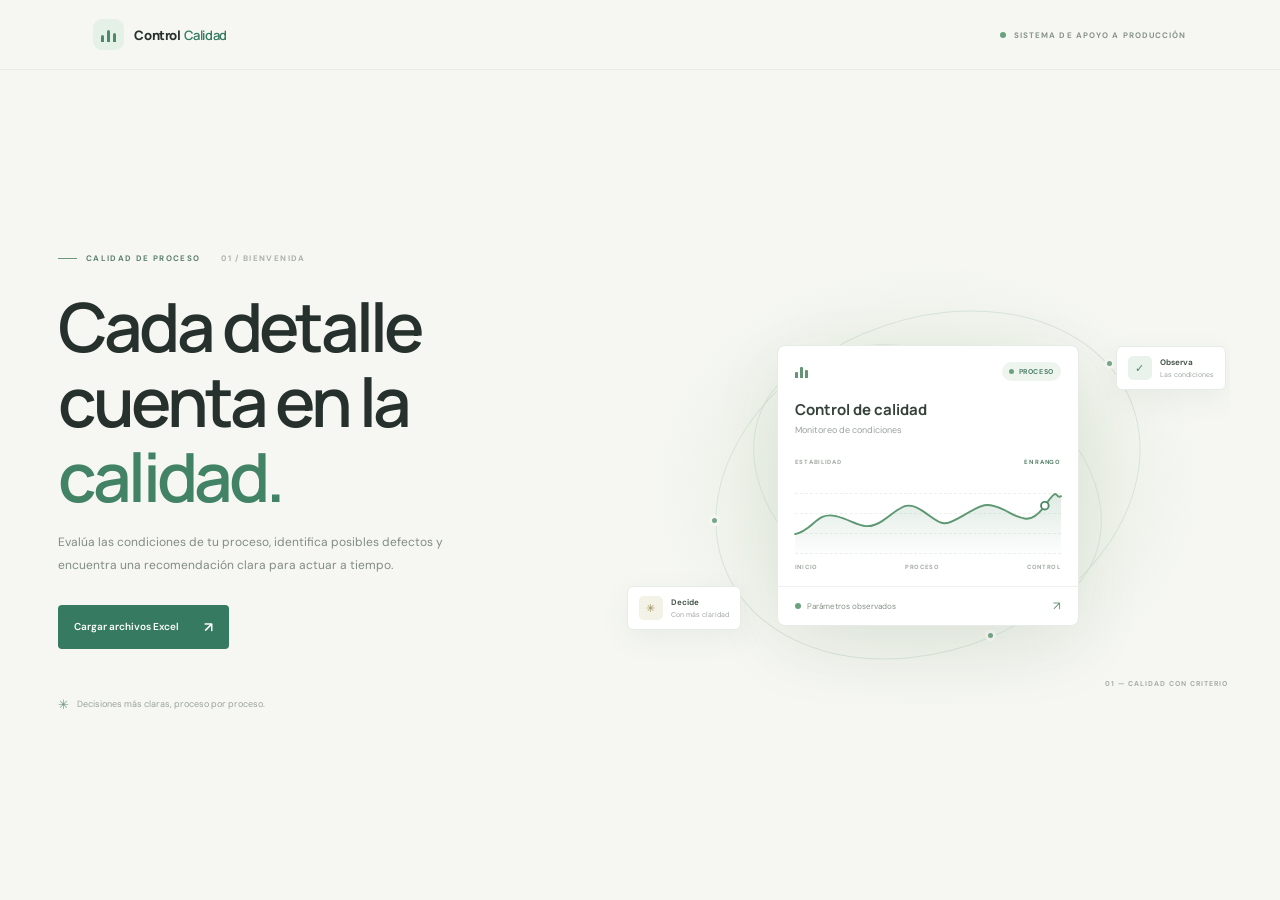
==== index.html @ 7b133712 "Initial Control de Calidad project" ====
<!doctype html>
<html lang="es">
  <head>
    <meta charset="UTF-8" />
    <meta name="viewport" content="width=device-width, initial-scale=1.0" />
    <meta name="theme-color" content="#f6f7f3" />
    <title>Control de Calidad | Bienvenida</title>
    <link rel="preconnect" href="https://fonts.googleapis.com" />
    <link rel="preconnect" href="https://fonts.gstatic.com" crossorigin />
    <link href="https://fonts.googleapis.com/css2?family=DM+Sans:wght@400;500;600;700&family=Manrope:wght@400;500;600;700;800&display=swap" rel="stylesheet" />
    <link rel="stylesheet" href="styles.css" />
  </head>
  <body>
    <header class="topbar">
      <a class="brand" href="#inicio" aria-label="Control de Calidad, inicio">
        <span class="brand-mark" aria-hidden="true"><i></i><i></i><i></i></span>
        <span class="brand-name">Control<span>Calidad</span></span>
      </a>
      <div class="topbar-note"><span class="status-dot"></span> SISTEMA DE APOYO A PRODUCCIÓN</div>
    </header>

    <main id="inicio">
      <section class="hero" aria-labelledby="welcome-title">
        <div class="hero-copy">
          <div class="eyebrow"><span></span> CALIDAD DE PROCESO <span class="eyebrow-number">01 / BIENVENIDA</span></div>
          <h1 id="welcome-title">Cada detalle<br />cuenta en la <em>calidad.</em></h1>
          <p class="hero-description">Evalúa las condiciones de tu proceso, identifica posibles defectos y encuentra una recomendación clara para actuar a tiempo.</p>
          <div class="hero-actions">
          <a class="primary-button" href="importar.html">Cargar archivos Excel <span aria-hidden="true">↗</span></a>
            <a class="text-link" href="#como-funciona">Cómo funciona <span aria-hidden="true">↓</span></a>
          </div>
          <div class="hero-footnote"><span class="footnote-icon">✳</span><span>Decisiones más claras, proceso por proceso.</span></div>
        </div>

        <div class="hero-art" aria-label="Ilustración de monitoreo de calidad de un proceso">
          <div class="art-glow"></div>
          <div class="orbit orbit-outer"></div><div class="orbit orbit-inner"></div>
          <div class="orbit-point point-one"></div><div class="orbit-point point-two"></div><div class="orbit-point point-three"></div>
          <div class="quality-card">
            <div class="quality-card-top"><span class="mini-mark"><i></i><i></i><i></i></span><span class="live-label"><i></i> PROCESO</span></div>
            <div class="quality-title">Control de calidad</div>
            <div class="quality-subtitle">Monitoreo de condiciones</div>
            <div class="chart-wrap">
              <div class="chart-labels"><span>ESTABILIDAD</span><span>EN RANGO</span></div>
              <div class="chart-grid"><span></span><span></span><span></span><span></span><svg viewBox="0 0 280 82" role="img" aria-label="Gráfica decorativa de estabilidad del proceso"><defs><linearGradient id="chart-fill" x1="0" x2="0" y1="0" y2="1"><stop offset="0" stop-color="#79a889" stop-opacity=".24"/><stop offset="1" stop-color="#79a889" stop-opacity="0"/></linearGradient></defs><path class="chart-area" d="M0 58 C20 54 22 34 43 39 S73 57 92 44 116 21 135 34 154 52 176 39 202 24 219 32 247 51 263 28 273 22 280 18 V82 H0 Z"/><path class="chart-line" d="M0 58 C20 54 22 34 43 39 S73 57 92 44 116 21 135 34 154 52 176 39 202 24 219 32 247 51 263 28 273 22 280 18"/><circle cx="263" cy="28" r="4"/></svg></div>
              <div class="chart-ticks"><span>INICIO</span><span>PROCESO</span><span>CONTROL</span></div>
            </div>
            <div class="quality-card-bottom"><span><i class="condition-dot green"></i> Parámetros observados</span><span class="arrow-mark">↗</span></div>
          </div>
          <div class="floating-note note-top"><span class="note-icon">✓</span><span><strong>Observa</strong><small>Las condiciones</small></span></div>
          <div class="floating-note note-bottom"><span class="note-icon note-icon-soft">✳</span><span><strong>Decide</strong><small>Con más claridad</small></span></div>
          <span class="art-caption">01 — CALIDAD CON CRITERIO</span>
        </div>
        <div class="hero-index" aria-hidden="true">01</div>
      </section>


    </main>


  </body>
</html>
---- styles.css ----
:root{font-family:"DM Sans",sans-serif;color:#26312d;background:#f6f7f3;font-synthesis:none;text-rendering:optimizeLegibility;--green:#357a61;--green-dark:#255e4b;--ink:#26312d;--muted:#78837c;--line:#e5e9e1;--serif:"Manrope",sans-serif}*{box-sizing:border-box}html{scroll-behavior:smooth;scroll-padding-top:28px}body{margin:0;min-width:320px}.topbar{align-items:center;border-bottom:1px solid #e9ece6;display:flex;height:70px;justify-content:space-between;padding:0 max(calc((100vw - 1180px)/2),7.3vw)}.brand{align-items:center;color:var(--ink);display:flex;gap:10px;text-decoration:none}.brand-mark{align-items:end;background:#e5f0e6;border-radius:9px;display:flex;gap:3px;height:31px;justify-content:center;padding:8px;width:31px}.brand-mark i{background:#4c8a6c;border-radius:2px 2px 0 0;display:block;width:3px}.brand-mark i:nth-child(1){height:7px}.brand-mark i:nth-child(2){height:12px}.brand-mark i:nth-child(3){height:9px}.brand-name{font:800 13px var(--serif);letter-spacing:-.4px}.brand-name span{color:var(--green);font-weight:600;margin-left:3px}.topbar-note{align-items:center;color:#88938b;display:flex;font-size:8px;font-weight:700;gap:8px;letter-spacing:1.1px}.status-dot,.live-label i{background:#6aa27e;border-radius:50%;height:6px;width:6px}.hero{align-items:center;display:grid;grid-template-columns:1fr 1.05fr;margin:0 auto;max-width:1180px;min-height:590px;overflow:hidden;padding:45px 0 54px;position:relative}.hero-copy{padding:0 0 4px 8px;position:relative;z-index:1}.eyebrow{align-items:center;color:#5d806d;display:flex;font-size:8px;font-weight:700;gap:9px;letter-spacing:1.35px}.eyebrow>span:first-child{background:#6c9a7b;height:1px;width:19px}.eyebrow-number{color:#abb3aa;margin-left:12px}.hero h1{font:600 clamp(44px,5.3vw,69px)/1.1 var(--serif);letter-spacing:-3.8px;margin:26px 0 18px}.hero h1 em,.section-heading h2 em{color:#438365;font-style:normal}.hero-description{color:#818c83;font-size:12px;line-height:1.9;margin:0;max-width:390px}.hero-actions{align-items:center;display:flex;gap:25px;margin-top:28px}.primary-button{align-items:center;background:var(--green);border-radius:4px;color:#fff;display:inline-flex;font-size:10px;font-weight:600;gap:25px;padding:13px 16px;text-decoration:none;transition:background .18s,transform .18s}.primary-button:hover{background:var(--green-dark);transform:translateY(-1px)}.primary-button span{font-size:14px}.text-link{color:#596b60;font-size:10px;text-decoration:none}.text-link span{color:#639176;margin-left:5px}.hero-footnote{align-items:center;color:#9aa39a;display:flex;font-size:9px;gap:8px;margin-top:47px}.footnote-icon{color:#6f9a7c;font-size:13px}.hero-art{align-items:center;display:flex;height:440px;justify-content:center;position:relative}.art-glow{background:radial-gradient(ellipse at center,#e3eee2 0%,#eaf0e6 38%,transparent 72%);height:440px;position:absolute;width:550px}.orbit{border:1px solid #d7e4d9;border-radius:50%;position:absolute;transform:rotate(-23deg)}.orbit-outer{height:330px;width:440px}.orbit-inner{height:260px;width:365px;transform:rotate(25deg)}.orbit-point{background:#79a688;border:3px solid #f6f7f3;border-radius:50%;height:11px;position:absolute;width:11px}.point-one{right:calc(50% - 187px);top:93px}.point-two{left:calc(50% - 219px);top:250px}.point-three{bottom:64px;right:calc(50% - 68px)}.quality-card{background:#fff;border:1px solid #e7ebe5;border-radius:8px;box-shadow:0 22px 70px #344d3214;position:relative;width:302px;z-index:1}.quality-card-top{align-items:center;display:flex;justify-content:space-between;padding:16px 17px 0}.mini-mark{align-items:end;display:flex;gap:2px;height:14px}.mini-mark i{background:#669477;border-radius:1px 1px 0 0;display:block;width:3px}.mini-mark i:nth-child(1){height:6px}.mini-mark i:nth-child(2){height:11px}.mini-mark i:nth-child(3){height:8px}.live-label{align-items:center;background:#edf5ee;border-radius:10px;color:#508068;display:flex;font-size:7px;font-weight:700;gap:5px;letter-spacing:.6px;padding:5px 7px}.live-label i{height:5px;width:5px}.quality-title{color:#344139;font:700 15px var(--serif);margin:18px 17px 4px}.quality-subtitle{color:#9aa39b;font-size:9px;margin:0 17px}.chart-wrap{margin:22px 17px 15px}.chart-labels,.chart-ticks{color:#a0a9a1;display:flex;font-size:6px;font-weight:700;justify-content:space-between;letter-spacing:.7px}.chart-labels span:last-child{color:#568369}.chart-grid{height:84px;margin-top:11px;position:relative}.chart-grid>span{border-top:1px dashed #edf0eb;left:0;position:absolute;right:0;top:16px}.chart-grid>span:nth-child(2){top:36px}.chart-grid>span:nth-child(3){top:56px}.chart-grid>span:nth-child(4){top:76px}.chart-grid svg{height:82px;overflow:visible;position:absolute;width:100%}.chart-area{fill:url(#chart-fill)}.chart-line{fill:none;stroke:#5d9873;stroke-linecap:round;stroke-width:2}.chart-grid circle{fill:#fff;stroke:#508866;stroke-width:2}.chart-ticks{font-size:6px;margin-top:2px}.quality-card-bottom{align-items:center;border-top:1px solid #eff1ed;color:#869188;display:flex;font-size:8px;justify-content:space-between;padding:11px 17px}.quality-card-bottom>span:first-child{align-items:center;display:flex;gap:6px}.condition-dot{border-radius:50%;height:6px;width:6px}.condition-dot.green{background:#6da27d}.arrow-mark{color:#5f9374;font-size:12px}.floating-note{align-items:center;background:#fff;border:1px solid #e7ebe5;border-radius:6px;box-shadow:0 9px 30px #344d3210;display:flex;gap:8px;padding:9px 11px;position:absolute;z-index:2}.note-top{right:4px;top:81px}.note-bottom{bottom:75px;left:1px}.note-icon{align-items:center;background:#eaf3eb;border-radius:5px;color:#4f8868;display:flex;font-size:11px;height:24px;justify-content:center;width:24px}.note-icon-soft{background:#f3f2e7;color:#9a8c52}.floating-note>span:last-child{display:grid;gap:3px}.floating-note strong{color:#49574d;font-size:8px}.floating-note small{color:#a0a8a0;font-size:7px}.art-caption{bottom:17px;color:#a3ada3;font-size:7px;font-weight:700;letter-spacing:1px;position:absolute;right:2px}.hero-index{bottom:42px;color:#edf0e9;font:800 94px var(--serif);letter-spacing:-8px;position:absolute;right:-60px;z-index:-1}.intro-section{background:#fff;border-top:1px solid #e9ece6;padding:67px max(calc((100vw - 1180px)/2),7.3vw) 46px}.section-heading{align-items:end;display:flex;justify-content:space-between}.eyebrow.dark{color:#79917f}.section-heading h2{font:600 31px/1.3 var(--serif);letter-spacing:-1.3px;margin:15px 0 0}.section-heading>p{color:#8b958c;font-size:10px;line-height:1.9;margin:0 0 4px;max-width:280px}.feature-grid{display:grid;gap:15px;grid-template-columns:repeat(3,1fr);margin-top:37px}.feature-card{border:1px solid #e9ece6;border-radius:6px;min-height:157px;padding:17px 18px 14px}.feature-top{align-items:center;display:flex;justify-content:space-between}.feature-number{color:#a7b0a6;font-size:8px;font-weight:700;letter-spacing:.8px}.feature-icon{align-items:center;background:#eff5ef;border-radius:5px;color:#58866c;display:flex;font-size:14px;height:27px;justify-content:center;width:27px}.feature-card h3{color:#3e4a41;font:700 12px var(--serif);margin:20px 0 7px}.feature-card p{color:#8c968d;font-size:9px;line-height:1.8;margin:0;max-width:260px}.feature-line{background:#edf0eb;height:1px;margin-top:16px;width:100%}.feature-line span{background:#75a184;display:block;height:1px;width:27px}.next-step{align-items:center;background:#f6f8f4;border:1px solid #e9ede6;border-radius:5px;display:flex;gap:11px;margin-top:15px;padding:13px 15px}.next-step-mark{color:#5f9273;font-size:13px}.next-step p{color:#858f86;font-size:9px;margin:0}.next-step p strong{color:#556459}.next-step-label{color:#9ba69b;font-size:7px;font-weight:700;letter-spacing:.8px;margin-left:auto}.footer{align-items:center;background:#fff;border-top:1px solid #edf0eb;display:flex;justify-content:space-between;padding:18px max(calc((100vw - 1180px)/2),7.3vw)}.footer-brand .brand-mark{height:25px;width:25px}.footer-brand .brand-name{font-size:11px}.footer>span,.back-top{color:#a0a9a0;font-size:7px;font-weight:700;letter-spacing:.8px;text-decoration:none}.footer>span i{color:#7a9a81;font-style:normal;margin:0 4px}.back-top{color:#678471}
@media(max-width:1250px){.hero{margin:0 6vw}.topbar{padding-left:6vw;padding-right:6vw}.intro-section{padding-left:6vw;padding-right:6vw}.footer{padding-left:6vw;padding-right:6vw}}
@media(max-width:760px){.topbar{height:60px;padding:0 21px}.topbar-note{font-size:6px;letter-spacing:.6px}.hero{grid-template-columns:1fr;margin:0;padding:57px 21px 28px}.hero h1{font-size:52px;letter-spacing:-2.8px;margin-top:21px}.hero-description{font-size:11px;max-width:430px}.hero-footnote{margin-top:28px}.hero-art{height:365px;margin-top:8px}.art-glow{height:350px;width:100%}.orbit-outer{height:270px;width:min(380px,95vw)}.orbit-inner{height:215px;width:min(315px,80vw)}.quality-card{width:min(290px,78vw)}.note-top{right:0;top:44px}.note-bottom{bottom:43px;left:0}.point-one{right:calc(50% - 165px);top:64px}.point-two{left:calc(50% - 182px);top:213px}.point-three{bottom:43px;right:calc(50% - 58px)}.art-caption{bottom:3px;right:4px}.hero-index{bottom:0;font-size:70px;right:-14px}.intro-section{padding:49px 21px 31px}.section-heading{align-items:flex-start;flex-direction:column;gap:15px}.section-heading h2{font-size:27px}.section-heading>p{max-width:390px}.feature-grid{gap:9px;grid-template-columns:1fr;margin-top:23px}.feature-card{min-height:unset;padding:14px 15px}.feature-card h3{margin-top:13px}.feature-line{margin-top:12px}.next-step{align-items:flex-start;flex-wrap:wrap}.next-step p{flex:1;line-height:1.7}.next-step-label{margin-left:24px}.footer{gap:13px;padding:15px 21px}.footer>span{display:none}.back-top{margin-left:auto}}
@media(max-width:400px){.topbar-note{max-width:130px;text-align:right}.hero h1{font-size:44px}.hero-actions{gap:15px}.primary-button{font-size:9px;gap:15px;padding:12px}.text-link{font-size:9px}.hero-art{height:330px}.floating-note{padding:7px}.note-top{right:-2px}.note-bottom{left:-2px}.section-heading h2{font-size:24px}}
.intro-section,.footer,.text-link{display:none}.hero{height:calc(100svh - 70px);min-height:0;overflow:hidden;padding:28px 0}.hero-index{display:none}
@media(max-height:700px) and (min-width:761px){.hero-art{height:min(440px,62svh)}.hero h1{font-size:clamp(42px,4.6vw,58px);margin-top:18px}.hero-footnote{margin-top:24px}}
@media(max-width:760px){.hero{align-content:center;height:calc(100svh - 60px);min-height:0;padding:17px 21px 12px;grid-template-rows:auto minmax(0,1fr)}.hero-copy{align-self:end}.hero h1{font-size:clamp(37px,10vw,48px);margin:13px 0 10px}.hero-footnote{margin-top:15px}.hero-art{height:min(37svh,285px);min-height:190px;margin-top:0}.art-glow{height:100%}.quality-card{transform:scale(.88)}.art-caption{bottom:0}}
@media(max-width:760px) and (max-height:700px){.hero{padding-top:10px;grid-template-rows:auto minmax(0,1fr)}.hero h1{font-size:36px;margin:9px 0 7px}.hero-description{font-size:10px;line-height:1.55}.hero-footnote{display:none}.hero-art{height:31svh;min-height:170px}.quality-card{transform:scale(.78)}}
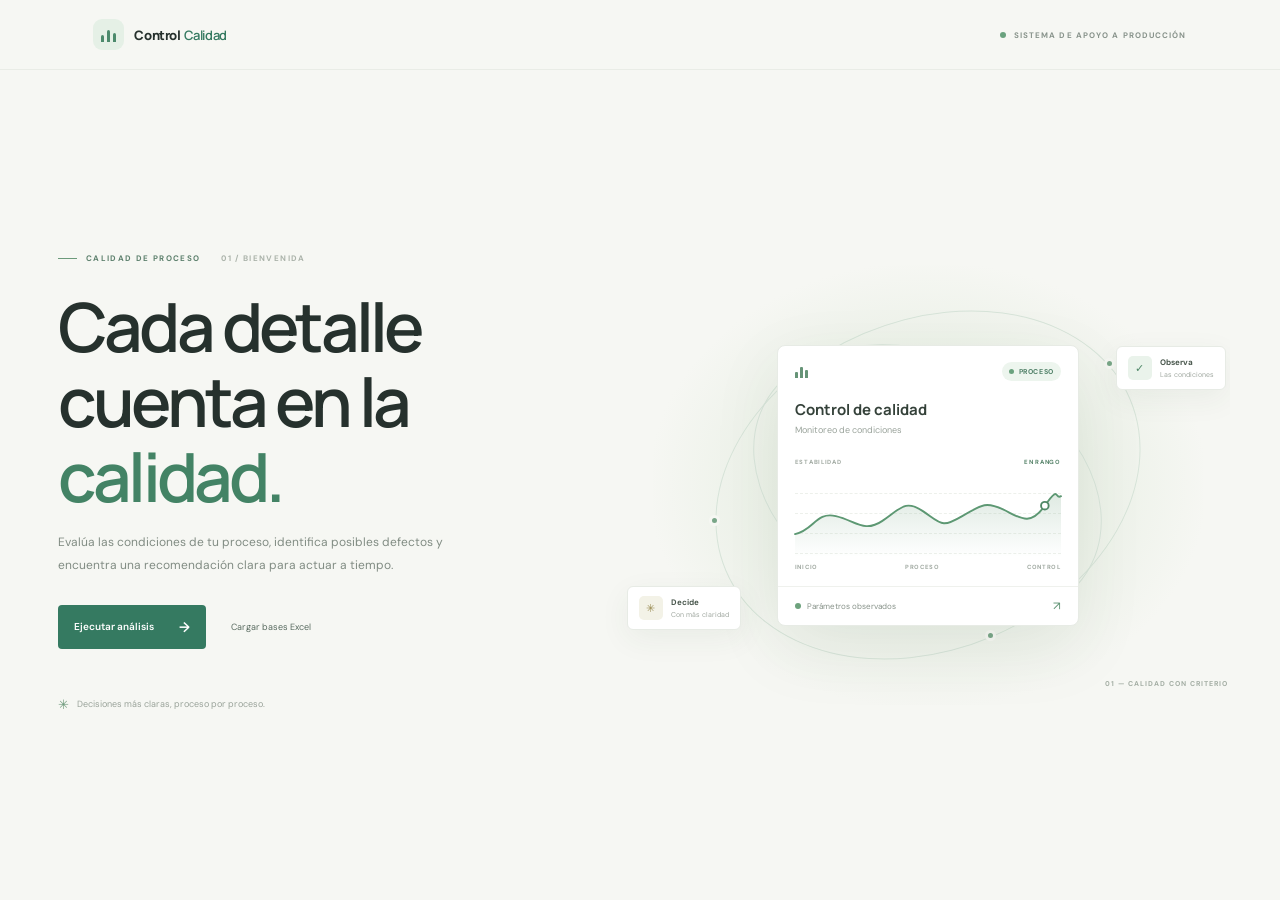
==== commit bc1ceade: "Add web-based PSeInt quality analysis" ====
--- a/index.html
+++ b/index.html
@@ -26,8 +26,8 @@
           <h1 id="welcome-title">Cada detalle<br />cuenta en la <em>calidad.</em></h1>
           <p class="hero-description">Evalúa las condiciones de tu proceso, identifica posibles defectos y encuentra una recomendación clara para actuar a tiempo.</p>
           <div class="hero-actions">
-          <a class="primary-button" href="importar.html">Cargar archivos Excel <span aria-hidden="true">↗</span></a>
-            <a class="text-link" href="#como-funciona">Cómo funciona <span aria-hidden="true">↓</span></a>
+            <a class="primary-button" href="analizar.html">Ejecutar análisis <span aria-hidden="true">→</span></a>
+            <a href="importar.html" style="color:#596b60;font-size:9px;text-decoration:none">Cargar bases Excel</a>
           </div>
           <div class="hero-footnote"><span class="footnote-icon">✳</span><span>Decisiones más claras, proceso por proceso.</span></div>
         </div>
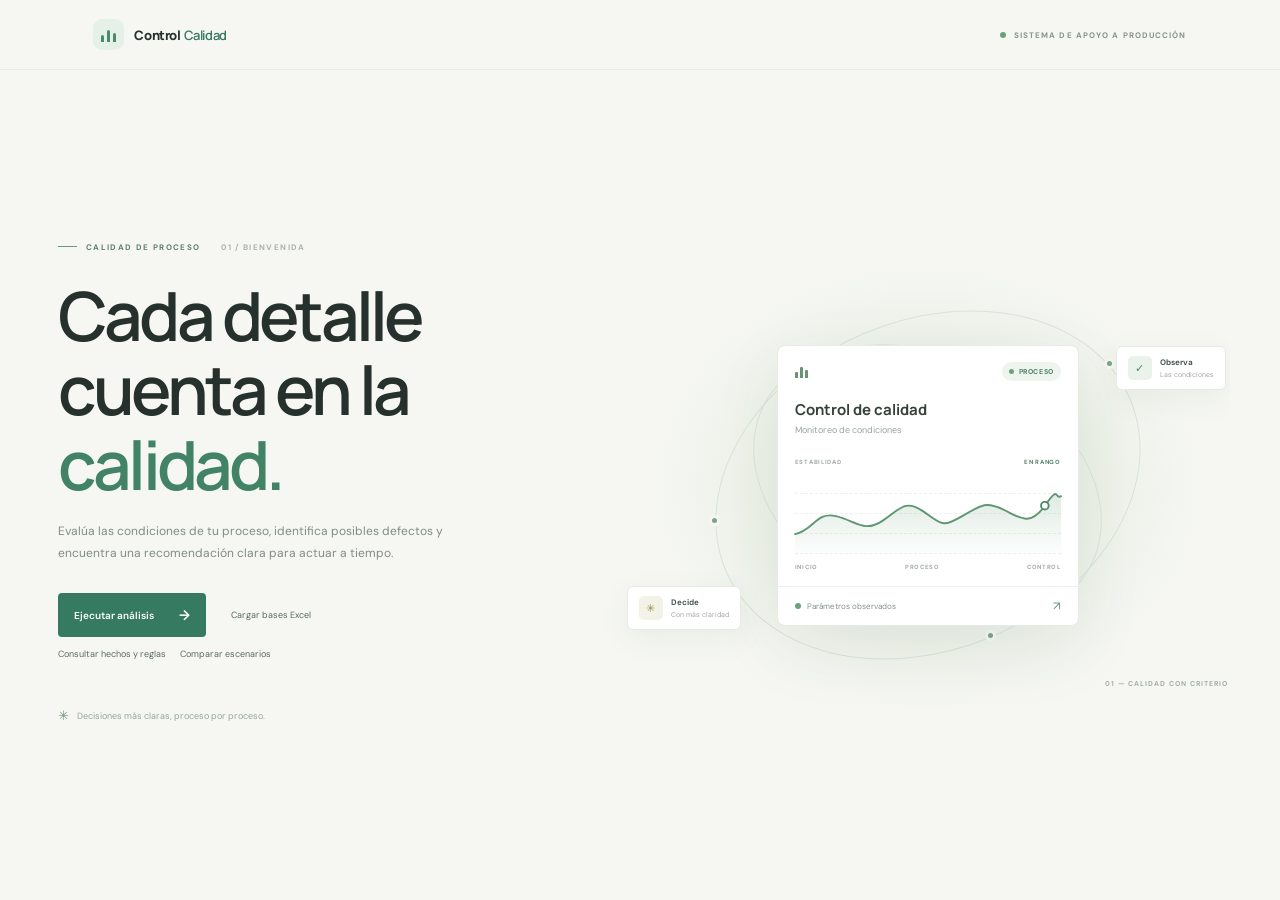
==== commit bbe82275: "Add quality data views and agent architecture scenarios" ====
--- a/index.html
+++ b/index.html
@@ -29,6 +29,10 @@
             <a class="primary-button" href="analizar.html">Ejecutar análisis <span aria-hidden="true">→</span></a>
             <a href="importar.html" style="color:#596b60;font-size:9px;text-decoration:none">Cargar bases Excel</a>
           </div>
+          <nav aria-label="Herramientas de control" style="display:flex;gap:14px;margin-top:11px">
+            <a href="base.html" style="color:#596b60;font-size:9px;text-decoration:none">Consultar hechos y reglas</a>
+            <a href="comparar.html" style="color:#596b60;font-size:9px;text-decoration:none">Comparar escenarios</a>
+          </nav>
           <div class="hero-footnote"><span class="footnote-icon">✳</span><span>Decisiones más claras, proceso por proceso.</span></div>
         </div>
 
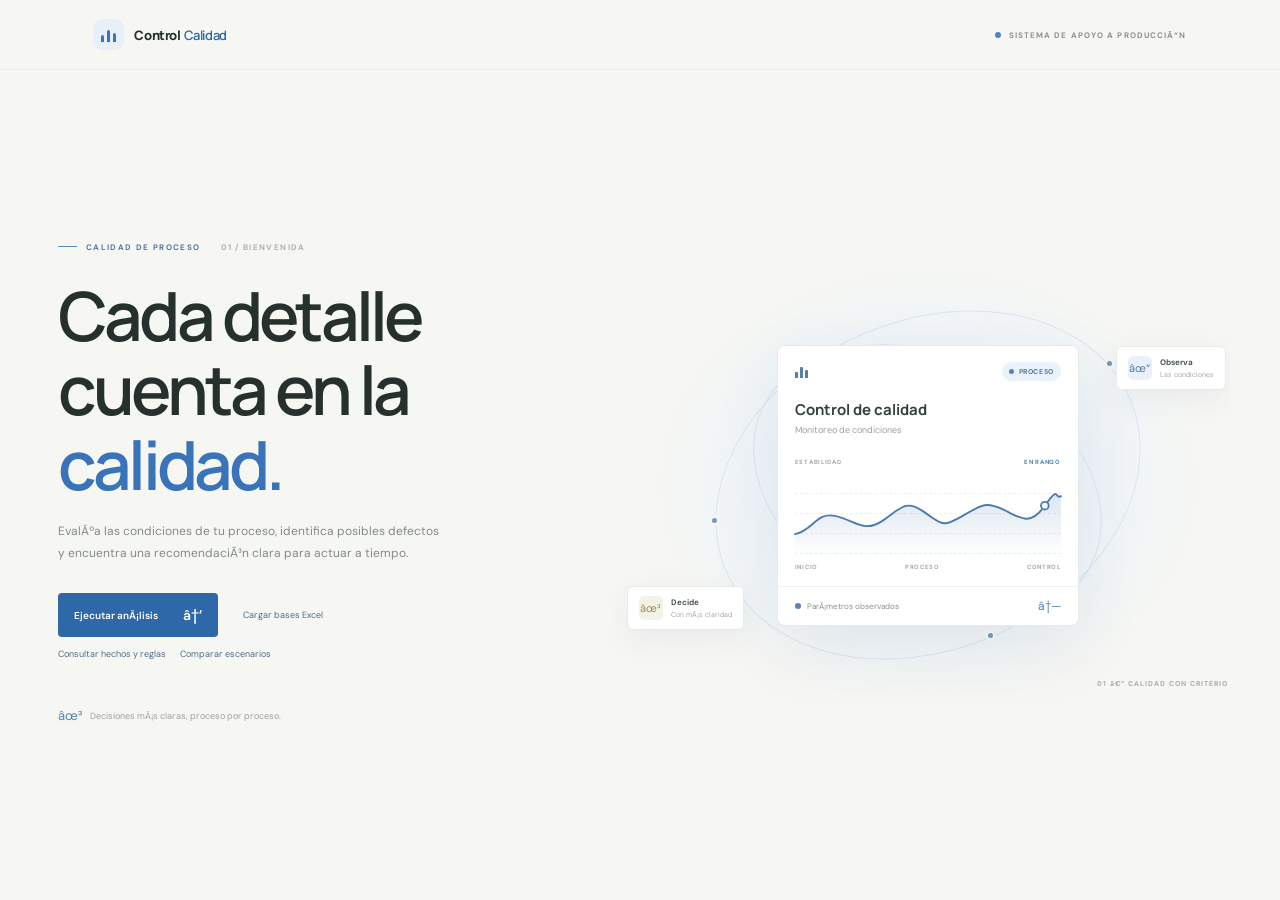
==== commit 6594d342: "Switch interface accent palette to blue" ====
--- a/index.html
+++ b/index.html
@@ -8,7 +8,7 @@
     <link rel="preconnect" href="https://fonts.googleapis.com" />
     <link rel="preconnect" href="https://fonts.gstatic.com" crossorigin />
     <link href="https://fonts.googleapis.com/css2?family=DM+Sans:wght@400;500;600;700&family=Manrope:wght@400;500;600;700;800&display=swap" rel="stylesheet" />
-    <link rel="stylesheet" href="styles.css" />
+    <link rel="stylesheet" href="assets/css/styles.css" />
   </head>
   <body>
     <header class="topbar">
@@ -16,7 +16,7 @@
         <span class="brand-mark" aria-hidden="true"><i></i><i></i><i></i></span>
         <span class="brand-name">Control<span>Calidad</span></span>
       </a>
-      <div class="topbar-note"><span class="status-dot"></span> SISTEMA DE APOYO A PRODUCCIÓN</div>
+      <div class="topbar-note"><span class="status-dot"></span> SISTEMA DE APOYO A PRODUCCIÃ“N</div>
     </header>
 
     <main id="inicio">
@@ -24,19 +24,19 @@
         <div class="hero-copy">
           <div class="eyebrow"><span></span> CALIDAD DE PROCESO <span class="eyebrow-number">01 / BIENVENIDA</span></div>
           <h1 id="welcome-title">Cada detalle<br />cuenta en la <em>calidad.</em></h1>
-          <p class="hero-description">Evalúa las condiciones de tu proceso, identifica posibles defectos y encuentra una recomendación clara para actuar a tiempo.</p>
+          <p class="hero-description">EvalÃºa las condiciones de tu proceso, identifica posibles defectos y encuentra una recomendaciÃ³n clara para actuar a tiempo.</p>
           <div class="hero-actions">
-            <a class="primary-button" href="analizar.html">Ejecutar análisis <span aria-hidden="true">→</span></a>
-            <a href="importar.html" style="color:#596b60;font-size:9px;text-decoration:none">Cargar bases Excel</a>
+            <a class="primary-button" href="analizar.html">Ejecutar anÃ¡lisis <span aria-hidden="true">â†’</span></a>
+            <a href="importar.html" style="color:#536b85;font-size:9px;text-decoration:none">Cargar bases Excel</a>
           </div>
           <nav aria-label="Herramientas de control" style="display:flex;gap:14px;margin-top:11px">
-            <a href="base.html" style="color:#596b60;font-size:9px;text-decoration:none">Consultar hechos y reglas</a>
-            <a href="comparar.html" style="color:#596b60;font-size:9px;text-decoration:none">Comparar escenarios</a>
+            <a href="base.html" style="color:#536b85;font-size:9px;text-decoration:none">Consultar hechos y reglas</a>
+            <a href="comparar.html" style="color:#536b85;font-size:9px;text-decoration:none">Comparar escenarios</a>
           </nav>
-          <div class="hero-footnote"><span class="footnote-icon">✳</span><span>Decisiones más claras, proceso por proceso.</span></div>
+          <div class="hero-footnote"><span class="footnote-icon">âœ³</span><span>Decisiones mÃ¡s claras, proceso por proceso.</span></div>
         </div>
 
-        <div class="hero-art" aria-label="Ilustración de monitoreo de calidad de un proceso">
+        <div class="hero-art" aria-label="IlustraciÃ³n de monitoreo de calidad de un proceso">
           <div class="art-glow"></div>
           <div class="orbit orbit-outer"></div><div class="orbit orbit-inner"></div>
           <div class="orbit-point point-one"></div><div class="orbit-point point-two"></div><div class="orbit-point point-three"></div>
@@ -46,14 +46,14 @@
             <div class="quality-subtitle">Monitoreo de condiciones</div>
             <div class="chart-wrap">
               <div class="chart-labels"><span>ESTABILIDAD</span><span>EN RANGO</span></div>
-              <div class="chart-grid"><span></span><span></span><span></span><span></span><svg viewBox="0 0 280 82" role="img" aria-label="Gráfica decorativa de estabilidad del proceso"><defs><linearGradient id="chart-fill" x1="0" x2="0" y1="0" y2="1"><stop offset="0" stop-color="#79a889" stop-opacity=".24"/><stop offset="1" stop-color="#79a889" stop-opacity="0"/></linearGradient></defs><path class="chart-area" d="M0 58 C20 54 22 34 43 39 S73 57 92 44 116 21 135 34 154 52 176 39 202 24 219 32 247 51 263 28 273 22 280 18 V82 H0 Z"/><path class="chart-line" d="M0 58 C20 54 22 34 43 39 S73 57 92 44 116 21 135 34 154 52 176 39 202 24 219 32 247 51 263 28 273 22 280 18"/><circle cx="263" cy="28" r="4"/></svg></div>
+              <div class="chart-grid"><span></span><span></span><span></span><span></span><svg viewBox="0 0 280 82" role="img" aria-label="GrÃ¡fica decorativa de estabilidad del proceso"><defs><linearGradient id="chart-fill" x1="0" x2="0" y1="0" y2="1"><stop offset="0" stop-color="#7298c3" stop-opacity=".24"/><stop offset="1" stop-color="#7298c3" stop-opacity="0"/></linearGradient></defs><path class="chart-area" d="M0 58 C20 54 22 34 43 39 S73 57 92 44 116 21 135 34 154 52 176 39 202 24 219 32 247 51 263 28 273 22 280 18 V82 H0 Z"/><path class="chart-line" d="M0 58 C20 54 22 34 43 39 S73 57 92 44 116 21 135 34 154 52 176 39 202 24 219 32 247 51 263 28 273 22 280 18"/><circle cx="263" cy="28" r="4"/></svg></div>
               <div class="chart-ticks"><span>INICIO</span><span>PROCESO</span><span>CONTROL</span></div>
             </div>
-            <div class="quality-card-bottom"><span><i class="condition-dot green"></i> Parámetros observados</span><span class="arrow-mark">↗</span></div>
+            <div class="quality-card-bottom"><span><i class="condition-dot blue"></i> ParÃ¡metros observados</span><span class="arrow-mark">â†—</span></div>
           </div>
-          <div class="floating-note note-top"><span class="note-icon">✓</span><span><strong>Observa</strong><small>Las condiciones</small></span></div>
-          <div class="floating-note note-bottom"><span class="note-icon note-icon-soft">✳</span><span><strong>Decide</strong><small>Con más claridad</small></span></div>
-          <span class="art-caption">01 — CALIDAD CON CRITERIO</span>
+          <div class="floating-note note-top"><span class="note-icon">âœ“</span><span><strong>Observa</strong><small>Las condiciones</small></span></div>
+          <div class="floating-note note-bottom"><span class="note-icon note-icon-soft">âœ³</span><span><strong>Decide</strong><small>Con mÃ¡s claridad</small></span></div>
+          <span class="art-caption">01 â€” CALIDAD CON CRITERIO</span>
         </div>
         <div class="hero-index" aria-hidden="true">01</div>
       </section>
--- a/assets/css/styles.css
+++ b/assets/css/styles.css
@@ -0,0 +1,8 @@
+:root{font-family:"DM Sans",sans-serif;color:#26312d;background:#f6f7f3;font-synthesis:none;text-rendering:optimizeLegibility;--blue:#2f68a8;--blue-dark:#234f84;--ink:#26312d;--muted:#78837c;--line:#e5e9e1;--serif:"Manrope",sans-serif}*{box-sizing:border-box}html{scroll-behavior:smooth;scroll-padding-top:28px}body{margin:0;min-width:320px}.topbar{align-items:center;border-bottom:1px solid #e9ece6;display:flex;height:70px;justify-content:space-between;padding:0 max(calc((100vw - 1180px)/2),7.3vw)}.brand{align-items:center;color:var(--ink);display:flex;gap:10px;text-decoration:none}.brand-mark{align-items:end;background:#e7eff9;border-radius:9px;display:flex;gap:3px;height:31px;justify-content:center;padding:8px;width:31px}.brand-mark i{background:#3974b8;border-radius:2px 2px 0 0;display:block;width:3px}.brand-mark i:nth-child(1){height:7px}.brand-mark i:nth-child(2){height:12px}.brand-mark i:nth-child(3){height:9px}.brand-name{font:800 13px var(--serif);letter-spacing:-.4px}.brand-name span{color:var(--blue);font-weight:600;margin-left:3px}.topbar-note{align-items:center;color:#88938b;display:flex;font-size:8px;font-weight:700;gap:8px;letter-spacing:1.1px}.status-dot,.live-label i{background:#4f84c1;border-radius:50%;height:6px;width:6px}.hero{align-items:center;display:grid;grid-template-columns:1fr 1.05fr;margin:0 auto;max-width:1180px;min-height:590px;overflow:hidden;padding:45px 0 54px;position:relative}.hero-copy{padding:0 0 4px 8px;position:relative;z-index:1}.eyebrow{align-items:center;color:#54769c;display:flex;font-size:8px;font-weight:700;gap:9px;letter-spacing:1.35px}.eyebrow>span:first-child{background:#5c88b8;height:1px;width:19px}.eyebrow-number{color:#abb3aa;margin-left:12px}.hero h1{font:600 clamp(44px,5.3vw,69px)/1.1 var(--serif);letter-spacing:-3.8px;margin:26px 0 18px}.hero h1 em,.section-heading h2 em{color:#3974b8;font-style:normal}.hero-description{color:#818c83;font-size:12px;line-height:1.9;margin:0;max-width:390px}.hero-actions{align-items:center;display:flex;gap:25px;margin-top:28px}.primary-button{align-items:center;background:var(--blue);border-radius:4px;color:#fff;display:inline-flex;font-size:10px;font-weight:600;gap:25px;padding:13px 16px;text-decoration:none;transition:background .18s,transform .18s}.primary-button:hover{background:var(--blue-dark);transform:translateY(-1px)}.primary-button span{font-size:14px}.text-link{color:#536b85;font-size:10px;text-decoration:none}.text-link span{color:#4f7fb2;margin-left:5px}.hero-footnote{align-items:center;color:#9aa39a;display:flex;font-size:9px;gap:8px;margin-top:47px}.footnote-icon{color:#587fa9;font-size:13px}.hero-art{align-items:center;display:flex;height:440px;justify-content:center;position:relative}.art-glow{background:radial-gradient(ellipse at center,#e5eef8 0%,#edf3fa 38%,transparent 72%);height:440px;position:absolute;width:550px}.orbit{border:1px solid #d9e5f2;border-radius:50%;position:absolute;transform:rotate(-23deg)}.orbit-outer{height:330px;width:440px}.orbit-inner{height:260px;width:365px;transform:rotate(25deg)}.orbit-point{background:#7298c3;border:3px solid #f6f7f3;border-radius:50%;height:11px;position:absolute;width:11px}.point-one{right:calc(50% - 187px);top:93px}.point-two{left:calc(50% - 219px);top:250px}.point-three{bottom:64px;right:calc(50% - 68px)}.quality-card{background:#fff;border:1px solid #e7ebe5;border-radius:8px;box-shadow:0 22px 70px #233b5a14;position:relative;width:302px;z-index:1}.quality-card-top{align-items:center;display:flex;justify-content:space-between;padding:16px 17px 0}.mini-mark{align-items:end;display:flex;gap:2px;height:14px}.mini-mark i{background:#557da8;border-radius:1px 1px 0 0;display:block;width:3px}.mini-mark i:nth-child(1){height:6px}.mini-mark i:nth-child(2){height:11px}.mini-mark i:nth-child(3){height:8px}.live-label{align-items:center;background:#eaf2fb;border-radius:10px;color:#5279a3;display:flex;font-size:7px;font-weight:700;gap:5px;letter-spacing:.6px;padding:5px 7px}.live-label i{height:5px;width:5px}.quality-title{color:#344139;font:700 15px var(--serif);margin:18px 17px 4px}.quality-subtitle{color:#9aa39b;font-size:9px;margin:0 17px}.chart-wrap{margin:22px 17px 15px}.chart-labels,.chart-ticks{color:#a0a9a1;display:flex;font-size:6px;font-weight:700;justify-content:space-between;letter-spacing:.7px}.chart-labels span:last-child{color:#4f7fb2}.chart-grid{height:84px;margin-top:11px;position:relative}.chart-grid>span{border-top:1px dashed #edf0eb;left:0;position:absolute;right:0;top:16px}.chart-grid>span:nth-child(2){top:36px}.chart-grid>span:nth-child(3){top:56px}.chart-grid>span:nth-child(4){top:76px}.chart-grid svg{height:82px;overflow:visible;position:absolute;width:100%}.chart-area{fill:url(#chart-fill)}.chart-line{fill:none;stroke:#4c7cad;stroke-linecap:round;stroke-width:2}.chart-grid circle{fill:#fff;stroke:#4e7eaf;stroke-width:2}.chart-ticks{font-size:6px;margin-top:2px}.quality-card-bottom{align-items:center;border-top:1px solid #eff1ed;color:#869188;display:flex;font-size:8px;justify-content:space-between;padding:11px 17px}.quality-card-bottom>span:first-child{align-items:center;display:flex;gap:6px}.condition-dot{border-radius:50%;height:6px;width:6px}.condition-dot.blue{background:#5b84b4}.arrow-mark{color:#567fad;font-size:12px}.floating-note{align-items:center;background:#fff;border:1px solid #e7ebe5;border-radius:6px;box-shadow:0 9px 30px #233b5a10;display:flex;gap:8px;padding:9px 11px;position:absolute;z-index:2}.note-top{right:4px;top:81px}.note-bottom{bottom:75px;left:1px}.note-icon{align-items:center;background:#e9f1fa;border-radius:5px;color:#527aa6;display:flex;font-size:11px;height:24px;justify-content:center;width:24px}.note-icon-soft{background:#f3f2e7;color:#9a8c52}.floating-note>span:last-child{display:grid;gap:3px}.floating-note strong{color:#49574d;font-size:8px}.floating-note small{color:#a0a8a0;font-size:7px}.art-caption{bottom:17px;color:#a3ada3;font-size:7px;font-weight:700;letter-spacing:1px;position:absolute;right:2px}.hero-index{bottom:42px;color:#edf0e9;font:800 94px var(--serif);letter-spacing:-8px;position:absolute;right:-60px;z-index:-1}.intro-section{background:#fff;border-top:1px solid #e9ece6;padding:67px max(calc((100vw - 1180px)/2),7.3vw) 46px}.section-heading{align-items:end;display:flex;justify-content:space-between}.eyebrow.dark{color:#718fb7}.section-heading h2{font:600 31px/1.3 var(--serif);letter-spacing:-1.3px;margin:15px 0 0}.section-heading>p{color:#8b958c;font-size:10px;line-height:1.9;margin:0 0 4px;max-width:280px}.feature-grid{display:grid;gap:15px;grid-template-columns:repeat(3,1fr);margin-top:37px}.feature-card{border:1px solid #e9ece6;border-radius:6px;min-height:157px;padding:17px 18px 14px}.feature-top{align-items:center;display:flex;justify-content:space-between}.feature-number{color:#a7b0a6;font-size:8px;font-weight:700;letter-spacing:.8px}.feature-icon{align-items:center;background:#eef3fa;border-radius:5px;color:#4e7aa8;display:flex;font-size:14px;height:27px;justify-content:center;width:27px}.feature-card h3{color:#3e4a41;font:700 12px var(--serif);margin:20px 0 7px}.feature-card p{color:#8c968d;font-size:9px;line-height:1.8;margin:0;max-width:260px}.feature-line{background:#edf0eb;height:1px;margin-top:16px;width:100%}.feature-line span{background:#6c91ba;display:block;height:1px;width:27px}.next-step{align-items:center;background:#f6f8f4;border:1px solid #e9ede6;border-radius:5px;display:flex;gap:11px;margin-top:15px;padding:13px 15px}.next-step-mark{color:#547ca7;font-size:13px}.next-step p{color:#858f86;font-size:9px;margin:0}.next-step p strong{color:#556459}.next-step-label{color:#9ba69b;font-size:7px;font-weight:700;letter-spacing:.8px;margin-left:auto}.footer{align-items:center;background:#fff;border-top:1px solid #edf0eb;display:flex;justify-content:space-between;padding:18px max(calc((100vw - 1180px)/2),7.3vw)}.footer-brand .brand-mark{height:25px;width:25px}.footer-brand .brand-name{font-size:11px}.footer>span,.back-top{color:#a0a9a0;font-size:7px;font-weight:700;letter-spacing:.8px;text-decoration:none}.footer>span i{color:#607fa7;font-style:normal;margin:0 4px}.back-top{color:#617f9f}
+@media(max-width:1250px){.hero{margin:0 6vw}.topbar{padding-left:6vw;padding-right:6vw}.intro-section{padding-left:6vw;padding-right:6vw}.footer{padding-left:6vw;padding-right:6vw}}
+@media(max-width:760px){.topbar{height:60px;padding:0 21px}.topbar-note{font-size:6px;letter-spacing:.6px}.hero{grid-template-columns:1fr;margin:0;padding:57px 21px 28px}.hero h1{font-size:52px;letter-spacing:-2.8px;margin-top:21px}.hero-description{font-size:11px;max-width:430px}.hero-footnote{margin-top:28px}.hero-art{height:365px;margin-top:8px}.art-glow{height:350px;width:100%}.orbit-outer{height:270px;width:min(380px,95vw)}.orbit-inner{height:215px;width:min(315px,80vw)}.quality-card{width:min(290px,78vw)}.note-top{right:0;top:44px}.note-bottom{bottom:43px;left:0}.point-one{right:calc(50% - 165px);top:64px}.point-two{left:calc(50% - 182px);top:213px}.point-three{bottom:43px;right:calc(50% - 58px)}.art-caption{bottom:3px;right:4px}.hero-index{bottom:0;font-size:70px;right:-14px}.intro-section{padding:49px 21px 31px}.section-heading{align-items:flex-start;flex-direction:column;gap:15px}.section-heading h2{font-size:27px}.section-heading>p{max-width:390px}.feature-grid{gap:9px;grid-template-columns:1fr;margin-top:23px}.feature-card{min-height:unset;padding:14px 15px}.feature-card h3{margin-top:13px}.feature-line{margin-top:12px}.next-step{align-items:flex-start;flex-wrap:wrap}.next-step p{flex:1;line-height:1.7}.next-step-label{margin-left:24px}.footer{gap:13px;padding:15px 21px}.footer>span{display:none}.back-top{margin-left:auto}}
+@media(max-width:400px){.topbar-note{max-width:130px;text-align:right}.hero h1{font-size:44px}.hero-actions{gap:15px}.primary-button{font-size:9px;gap:15px;padding:12px}.text-link{font-size:9px}.hero-art{height:330px}.floating-note{padding:7px}.note-top{right:-2px}.note-bottom{left:-2px}.section-heading h2{font-size:24px}}
+.intro-section,.footer,.text-link{display:none}.hero{height:calc(100svh - 70px);min-height:0;overflow:hidden;padding:28px 0}.hero-index{display:none}
+@media(max-height:700px) and (min-width:761px){.hero-art{height:min(440px,62svh)}.hero h1{font-size:clamp(42px,4.6vw,58px);margin-top:18px}.hero-footnote{margin-top:24px}}
+@media(max-width:760px){.hero{align-content:center;height:calc(100svh - 60px);min-height:0;padding:17px 21px 12px;grid-template-rows:auto minmax(0,1fr)}.hero-copy{align-self:end}.hero h1{font-size:clamp(37px,10vw,48px);margin:13px 0 10px}.hero-footnote{margin-top:15px}.hero-art{height:min(37svh,285px);min-height:190px;margin-top:0}.art-glow{height:100%}.quality-card{transform:scale(.88)}.art-caption{bottom:0}}
+@media(max-width:760px) and (max-height:700px){.hero{padding-top:10px;grid-template-rows:auto minmax(0,1fr)}.hero h1{font-size:36px;margin:9px 0 7px}.hero-description{font-size:10px;line-height:1.55}.hero-footnote{display:none}.hero-art{height:31svh;min-height:170px}.quality-card{transform:scale(.78)}}
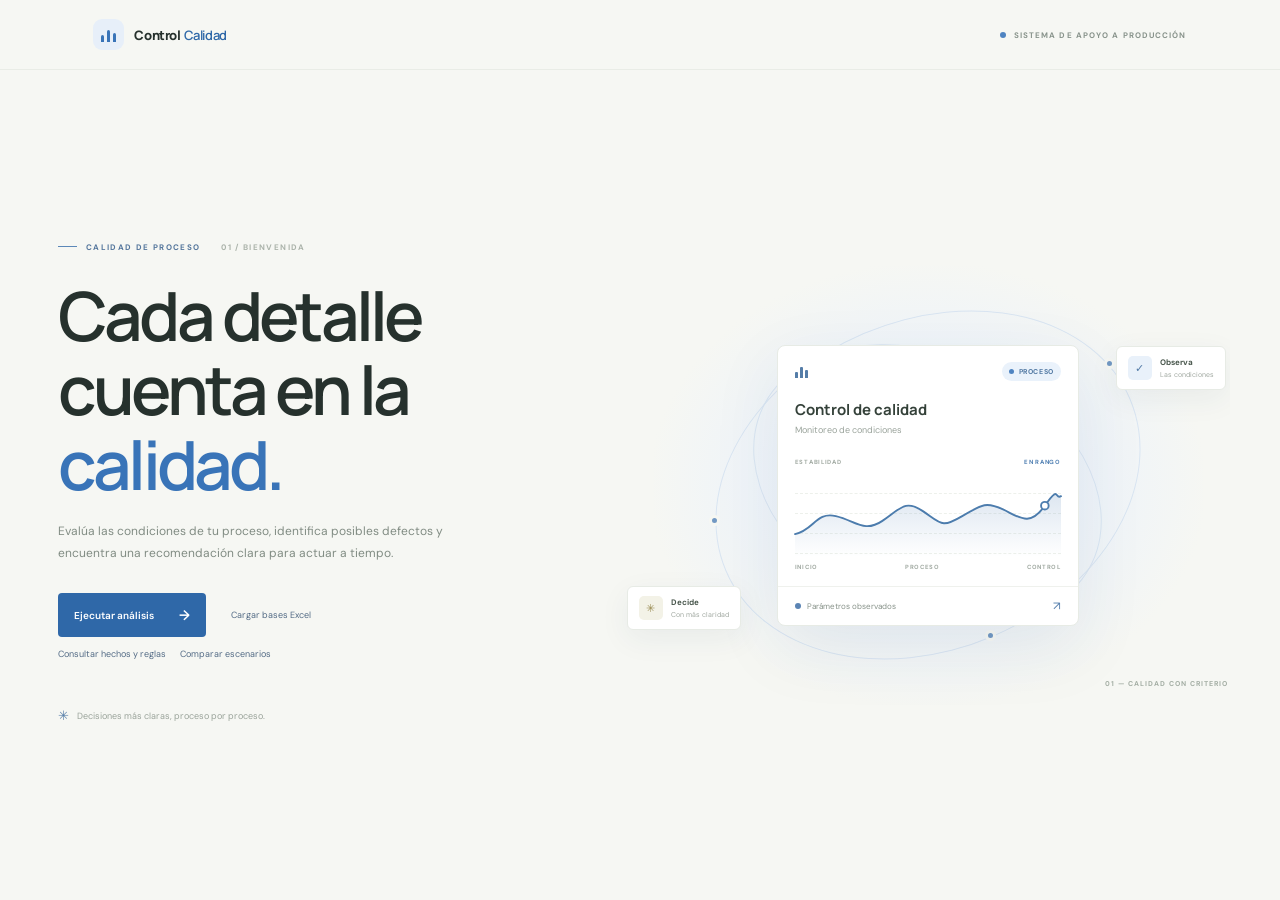
==== commit 7c8e2bcb: "Fix UTF-8 symbols in welcome screen" ====
--- a/index.html
+++ b/index.html
@@ -16,7 +16,7 @@
         <span class="brand-mark" aria-hidden="true"><i></i><i></i><i></i></span>
         <span class="brand-name">Control<span>Calidad</span></span>
       </a>
-      <div class="topbar-note"><span class="status-dot"></span> SISTEMA DE APOYO A PRODUCCIÃ“N</div>
+      <div class="topbar-note"><span class="status-dot"></span> SISTEMA DE APOYO A PRODUCCIÓN</div>
     </header>
 
     <main id="inicio">
@@ -24,19 +24,19 @@
         <div class="hero-copy">
           <div class="eyebrow"><span></span> CALIDAD DE PROCESO <span class="eyebrow-number">01 / BIENVENIDA</span></div>
           <h1 id="welcome-title">Cada detalle<br />cuenta en la <em>calidad.</em></h1>
-          <p class="hero-description">EvalÃºa las condiciones de tu proceso, identifica posibles defectos y encuentra una recomendaciÃ³n clara para actuar a tiempo.</p>
+          <p class="hero-description">Evalúa las condiciones de tu proceso, identifica posibles defectos y encuentra una recomendación clara para actuar a tiempo.</p>
           <div class="hero-actions">
-            <a class="primary-button" href="analizar.html">Ejecutar anÃ¡lisis <span aria-hidden="true">â†’</span></a>
+            <a class="primary-button" href="analizar.html">Ejecutar análisis <span aria-hidden="true">→</span></a>
             <a href="importar.html" style="color:#536b85;font-size:9px;text-decoration:none">Cargar bases Excel</a>
           </div>
           <nav aria-label="Herramientas de control" style="display:flex;gap:14px;margin-top:11px">
             <a href="base.html" style="color:#536b85;font-size:9px;text-decoration:none">Consultar hechos y reglas</a>
             <a href="comparar.html" style="color:#536b85;font-size:9px;text-decoration:none">Comparar escenarios</a>
           </nav>
-          <div class="hero-footnote"><span class="footnote-icon">âœ³</span><span>Decisiones mÃ¡s claras, proceso por proceso.</span></div>
+          <div class="hero-footnote"><span class="footnote-icon">✳</span><span>Decisiones más claras, proceso por proceso.</span></div>
         </div>
 
-        <div class="hero-art" aria-label="IlustraciÃ³n de monitoreo de calidad de un proceso">
+        <div class="hero-art" aria-label="Ilustración de monitoreo de calidad de un proceso">
           <div class="art-glow"></div>
           <div class="orbit orbit-outer"></div><div class="orbit orbit-inner"></div>
           <div class="orbit-point point-one"></div><div class="orbit-point point-two"></div><div class="orbit-point point-three"></div>
@@ -46,14 +46,14 @@
             <div class="quality-subtitle">Monitoreo de condiciones</div>
             <div class="chart-wrap">
               <div class="chart-labels"><span>ESTABILIDAD</span><span>EN RANGO</span></div>
-              <div class="chart-grid"><span></span><span></span><span></span><span></span><svg viewBox="0 0 280 82" role="img" aria-label="GrÃ¡fica decorativa de estabilidad del proceso"><defs><linearGradient id="chart-fill" x1="0" x2="0" y1="0" y2="1"><stop offset="0" stop-color="#7298c3" stop-opacity=".24"/><stop offset="1" stop-color="#7298c3" stop-opacity="0"/></linearGradient></defs><path class="chart-area" d="M0 58 C20 54 22 34 43 39 S73 57 92 44 116 21 135 34 154 52 176 39 202 24 219 32 247 51 263 28 273 22 280 18 V82 H0 Z"/><path class="chart-line" d="M0 58 C20 54 22 34 43 39 S73 57 92 44 116 21 135 34 154 52 176 39 202 24 219 32 247 51 263 28 273 22 280 18"/><circle cx="263" cy="28" r="4"/></svg></div>
+              <div class="chart-grid"><span></span><span></span><span></span><span></span><svg viewBox="0 0 280 82" role="img" aria-label="Gráfica decorativa de estabilidad del proceso"><defs><linearGradient id="chart-fill" x1="0" x2="0" y1="0" y2="1"><stop offset="0" stop-color="#7298c3" stop-opacity=".24"/><stop offset="1" stop-color="#7298c3" stop-opacity="0"/></linearGradient></defs><path class="chart-area" d="M0 58 C20 54 22 34 43 39 S73 57 92 44 116 21 135 34 154 52 176 39 202 24 219 32 247 51 263 28 273 22 280 18 V82 H0 Z"/><path class="chart-line" d="M0 58 C20 54 22 34 43 39 S73 57 92 44 116 21 135 34 154 52 176 39 202 24 219 32 247 51 263 28 273 22 280 18"/><circle cx="263" cy="28" r="4"/></svg></div>
               <div class="chart-ticks"><span>INICIO</span><span>PROCESO</span><span>CONTROL</span></div>
             </div>
-            <div class="quality-card-bottom"><span><i class="condition-dot blue"></i> ParÃ¡metros observados</span><span class="arrow-mark">â†—</span></div>
+            <div class="quality-card-bottom"><span><i class="condition-dot blue"></i> Parámetros observados</span><span class="arrow-mark">↗</span></div>
           </div>
-          <div class="floating-note note-top"><span class="note-icon">âœ“</span><span><strong>Observa</strong><small>Las condiciones</small></span></div>
-          <div class="floating-note note-bottom"><span class="note-icon note-icon-soft">âœ³</span><span><strong>Decide</strong><small>Con mÃ¡s claridad</small></span></div>
-          <span class="art-caption">01 â€” CALIDAD CON CRITERIO</span>
+          <div class="floating-note note-top"><span class="note-icon">✓</span><span><strong>Observa</strong><small>Las condiciones</small></span></div>
+          <div class="floating-note note-bottom"><span class="note-icon note-icon-soft">✳</span><span><strong>Decide</strong><small>Con más claridad</small></span></div>
+          <span class="art-caption">01 — CALIDAD CON CRITERIO</span>
         </div>
         <div class="hero-index" aria-hidden="true">01</div>
       </section>
